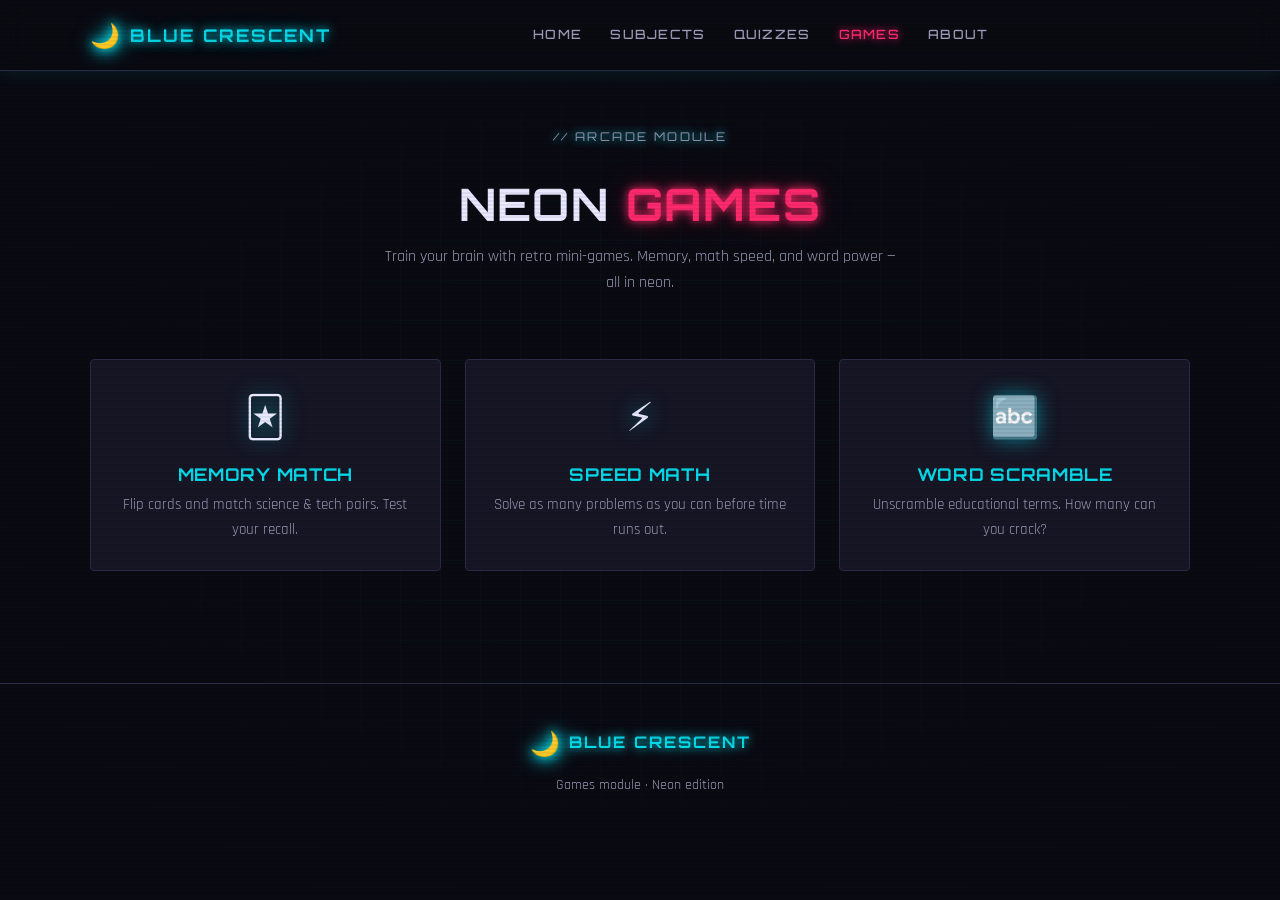
==== games.html @ abd029e5 "Add neon retro Games page with 3 educational mini-games" ====
<!DOCTYPE html>
<html lang="en" data-theme="dark">
<head>
  <meta charset="UTF-8">
  <meta name="viewport" content="width=device-width, initial-scale=1.0">
  <title>Games — Blue Crescent</title>
  <meta name="description" content="Play educational neon retro mini-games: Memory Match, Speed Math, and Word Scramble.">
  <link rel="stylesheet" href="css/styles.css">
  <link rel="preconnect" href="https://fonts.googleapis.com">
  <link rel="preconnect" href="https://fonts.gstatic.com" crossorigin>
  <link href="https://fonts.googleapis.com/css2?family=Orbitron:wght@500;600;700;800&family=Rajdhani:wght@400;500;600;700&display=swap" rel="stylesheet">
  <style>
    .games-hero {
      padding: 3.5rem 0 2rem;
      text-align: center;
    }
    .games-hero h1 {
      font-size: clamp(1.8rem, 4vw, 2.8rem);
      margin-bottom: 0.75rem;
    }
    .games-hero p {
      color: var(--text-muted);
      max-width: 520px;
      margin: 0 auto 2rem;
    }
    .game-menu {
      display: grid;
      grid-template-columns: repeat(auto-fit, minmax(260px, 1fr));
      gap: 1.5rem;
      margin-bottom: 3rem;
    }
    .game-card {
      background: var(--bg-card);
      border: 1px solid var(--border);
      border-radius: var(--radius);
      padding: 1.75rem;
      cursor: pointer;
      transition: all 0.25s ease;
      text-align: center;
    }
    .game-card:hover {
      border-color: var(--neon-pink);
      box-shadow: 0 0 24px #ff2a6d33;
      transform: translateY(-4px);
    }
    .game-card.active {
      border-color: var(--neon-cyan);
      box-shadow: 0 0 24px #05d9e844;
    }
    .game-card .icon {
      font-size: 2.5rem;
      margin-bottom: 0.75rem;
      filter: drop-shadow(0 0 10px #05d9e888);
    }
    .game-card h3 {
      font-size: 1.1rem;
      color: var(--neon-cyan);
      margin-bottom: 0.5rem;
    }
    .game-card p {
      color: var(--text-muted);
      font-size: 0.95rem;
    }
    .game-stage {
      background: var(--bg-secondary);
      border: 1px solid var(--border);
      border-radius: 8px;
      padding: 2rem;
      min-height: 360px;
      margin-bottom: 3rem;
      box-shadow: inset 0 0 40px #05d9e808;
    }
    .game-stage.hidden { display: none; }
    .game-hud {
      display: flex;
      justify-content: space-between;
      align-items: center;
      flex-wrap: wrap;
      gap: 1rem;
      margin-bottom: 1.5rem;
      font-family: 'Orbitron', sans-serif;
      font-size: 0.85rem;
      letter-spacing: 0.08em;
    }
    .game-hud span {
      color: var(--neon-cyan);
      text-shadow: 0 0 8px #05d9e8;
    }
    .game-hud .score { color: var(--neon-pink); text-shadow: 0 0 8px #ff2a6d; }

    /* Memory */
    .memory-grid {
      display: grid;
      grid-template-columns: repeat(4, 1fr);
      gap: 0.75rem;
      max-width: 480px;
      margin: 0 auto;
    }
    .memory-card {
      aspect-ratio: 1;
      background: var(--bg-card);
      border: 2px solid var(--border);
      border-radius: var(--radius);
      display: flex;
      align-items: center;
      justify-content: center;
      font-size: 1.6rem;
      cursor: pointer;
      transition: all 0.2s ease;
      user-select: none;
    }
    .memory-card:hover:not(.flipped):not(.matched) {
      border-color: var(--neon-cyan);
      box-shadow: 0 0 12px #05d9e844;
    }
    .memory-card.flipped,
    .memory-card.matched {
      background: #1a1030;
      border-color: var(--neon-pink);
      box-shadow: 0 0 16px #ff2a6d44;
    }
    .memory-card.matched {
      border-color: var(--neon-cyan);
      opacity: 0.7;
      cursor: default;
    }
    .memory-card .face { display: none; }
    .memory-card.flipped .face,
    .memory-card.matched .face { display: block; }
    .memory-card .back {
      color: var(--neon-pink);
      font-family: 'Orbitron', sans-serif;
      font-size: 1.2rem;
      text-shadow: 0 0 8px #ff2a6d;
    }
    .memory-card.flipped .back,
    .memory-card.matched .back { display: none; }

    /* Speed Math */
    .math-question {
      text-align: center;
      margin: 2rem 0;
    }
    .math-question .expr {
      font-family: 'Orbitron', sans-serif;
      font-size: clamp(2rem, 6vw, 3.2rem);
      color: var(--neon-cyan);
      text-shadow: 0 0 20px #05d9e888;
      margin-bottom: 1.5rem;
    }
    .math-options {
      display: grid;
      grid-template-columns: repeat(2, 1fr);
      gap: 1rem;
      max-width: 400px;
      margin: 0 auto;
    }
    .math-opt {
      padding: 1rem;
      font-family: 'Orbitron', sans-serif;
      font-size: 1.3rem;
      background: var(--bg-card);
      border: 2px solid var(--border);
      border-radius: var(--radius);
      color: var(--text);
      cursor: pointer;
      transition: all 0.2s;
    }
    .math-opt:hover { border-color: var(--neon-pink); box-shadow: 0 0 14px #ff2a6d44; }
    .math-opt.correct { border-color: var(--neon-cyan); background: rgba(5,217,232,0.15); }
    .math-opt.wrong { border-color: var(--neon-pink); background: rgba(255,42,109,0.15); }

    /* Scramble */
    .scramble-word {
      font-family: 'Orbitron', sans-serif;
      font-size: clamp(1.8rem, 5vw, 2.6rem);
      letter-spacing: 0.25em;
      color: var(--neon-pink);
      text-shadow: 0 0 16px #ff2a6d88;
      text-align: center;
      margin: 1.5rem 0;
    }
    .scramble-hint {
      text-align: center;
      color: var(--text-muted);
      margin-bottom: 1.25rem;
    }
    .scramble-input-wrap {
      display: flex;
      gap: 0.75rem;
      max-width: 400px;
      margin: 0 auto 1rem;
      flex-wrap: wrap;
      justify-content: center;
    }
    .scramble-input-wrap input {
      flex: 1;
      min-width: 180px;
      padding: 0.75rem 1rem;
      font-size: 1.1rem;
      font-family: 'Rajdhani', sans-serif;
      background: var(--bg);
      border: 2px solid var(--border);
      border-radius: var(--radius);
      color: var(--text);
      text-align: center;
      letter-spacing: 0.1em;
      text-transform: uppercase;
    }
    .scramble-input-wrap input:focus {
      outline: none;
      border-color: var(--neon-cyan);
      box-shadow: 0 0 12px #05d9e844;
    }
    .scramble-feedback {
      text-align: center;
      min-height: 1.5rem;
      font-family: 'Orbitron', sans-serif;
      font-size: 0.9rem;
      letter-spacing: 0.08em;
    }
    .scramble-feedback.ok { color: var(--neon-cyan); }
    .scramble-feedback.bad { color: var(--neon-pink); }

    .game-over {
      text-align: center;
      padding: 2rem 0;
    }
    .game-over h3 {
      font-size: 1.6rem;
      color: var(--neon-cyan);
      text-shadow: 0 0 12px #05d9e8;
      margin-bottom: 0.75rem;
    }
    .game-over p {
      color: var(--text-muted);
      margin-bottom: 1.5rem;
    }
    .game-actions {
      display: flex;
      gap: 0.75rem;
      justify-content: center;
      flex-wrap: wrap;
      margin-top: 1.5rem;
    }

    @media (max-width: 500px) {
      .memory-grid { grid-template-columns: repeat(3, 1fr); }
      .math-options { grid-template-columns: 1fr; }
    }
  </style>
</head>
<body>
  <div class="scanlines"></div>
  <div class="grid-bg"></div>

  <nav class="navbar" id="navbar">
    <div class="container nav-container">
      <a href="index.html" class="logo">
        <span class="logo-icon">🌙</span>
        <span class="logo-text">BLUE CRESCENT</span>
      </a>
      <ul class="nav-links" id="navLinks">
        <li><a href="index.html">Home</a></li>
        <li><a href="index.html#subjects">Subjects</a></li>
        <li><a href="index.html#quizzes">Quizzes</a></li>
        <li><a href="games.html" class="active">Games</a></li>
        <li><a href="index.html#about">About</a></li>
      </ul>
      <div class="nav-actions">
        <button class="hamburger" id="hamburger" aria-label="Menu">
          <span></span><span></span><span></span>
        </button>
      </div>
    </div>
  </nav>

  <section class="games-hero">
    <div class="container">
      <p class="hero-tag">// ARCADE MODULE</p>
      <h1>NEON <span class="neon-pink">GAMES</span></h1>
      <p>Train your brain with retro mini-games. Memory, math speed, and word power — all in neon.</p>
    </div>
  </section>

  <section class="subjects" style="padding-top: 0;">
    <div class="container">
      <div class="game-menu" id="gameMenu">
        <div class="game-card" data-game="memory">
          <div class="icon">🃏</div>
          <h3>MEMORY MATCH</h3>
          <p>Flip cards and match science & tech pairs. Test your recall.</p>
        </div>
        <div class="game-card" data-game="math">
          <div class="icon">⚡</div>
          <h3>SPEED MATH</h3>
          <p>Solve as many problems as you can before time runs out.</p>
        </div>
        <div class="game-card" data-game="scramble">
          <div class="icon">🔤</div>
          <h3>WORD SCRAMBLE</h3>
          <p>Unscramble educational terms. How many can you crack?</p>
        </div>
      </div>

      <div class="game-stage hidden" id="gameStage">
        <div class="game-hud" id="gameHud"></div>
        <div id="gameArea"></div>
        <div class="game-actions" id="gameActions"></div>
      </div>
    </div>
  </section>

  <footer class="footer">
    <div class="container footer-content">
      <div class="footer-brand">
        <span class="logo-icon">🌙</span>
        <span>BLUE CRESCENT</span>
      </div>
      <p>Games module · Neon edition</p>
    </div>
  </footer>

  <script src="js/games.js"></script>
</body>
</html>
---- css/styles.css ----
/* ===== NEON RETRO / SYNTHWAVE THEME ===== */
:root {
  --bg: #0a0a12;
  --bg-secondary: #12121f;
  --bg-card: #161625;
  --text: #e8e8ff;
  --text-muted: #9b9bb8;
  --neon-pink: #ff2a6d;
  --neon-cyan: #05d9e8;
  --neon-purple: #d300c5;
  --neon-blue: #00f0ff;
  --neon-yellow: #f9f002;
  --border: #2a2a45;
  --glow-pink: 0 0 10px #ff2a6d, 0 0 20px #ff2a6d55, 0 0 40px #ff2a6d33;
  --glow-cyan: 0 0 10px #05d9e8, 0 0 20px #05d9e855, 0 0 40px #05d9e833;
  --radius: 4px;
  --transition: 0.25s ease;
}

/* ===== Reset & Base ===== */
*, *::before, *::after {
  box-sizing: border-box;
  margin: 0;
  padding: 0;
}

html {
  scroll-behavior: smooth;
}

body {
  font-family: 'Rajdhani', system-ui, sans-serif;
  background: var(--bg);
  color: var(--text);
  line-height: 1.6;
  min-height: 100vh;
  position: relative;
  overflow-x: hidden;
}

h1, h2, h3, h4 {
  font-family: 'Orbitron', sans-serif;
  font-weight: 700;
  line-height: 1.2;
  letter-spacing: 0.04em;
}

a {
  text-decoration: none;
  color: inherit;
}

.container {
  width: min(1100px, 92%);
  margin-inline: auto;
}

/* Scanlines overlay */
.scanlines {
  pointer-events: none;
  position: fixed;
  inset: 0;
  z-index: 9999;
  background: repeating-linear-gradient(
    0deg,
    transparent,
    transparent 2px,
    rgba(0, 0, 0, 0.15) 2px,
    rgba(0, 0, 0, 0.15) 4px
  );
  opacity: 0.4;
}

/* Grid background */
.grid-bg {
  pointer-events: none;
  position: fixed;
  inset: 0;
  z-index: -1;
  background-image:
    linear-gradient(rgba(5, 217, 232, 0.03) 1px, transparent 1px),
    linear-gradient(90deg, rgba(5, 217, 232, 0.03) 1px, transparent 1px);
  background-size: 40px 40px;
  mask-image: radial-gradient(ellipse at center, black 30%, transparent 80%);
}

.neon-pink { color: var(--neon-pink); text-shadow: var(--glow-pink); }
.neon-cyan { color: var(--neon-cyan); text-shadow: var(--glow-cyan); }

/* ===== Buttons ===== */
.btn {
  display: inline-flex;
  align-items: center;
  justify-content: center;
  gap: 0.5rem;
  padding: 0.8rem 1.6rem;
  border-radius: var(--radius);
  font-family: 'Orbitron', sans-serif;
  font-weight: 600;
  font-size: 0.85rem;
  letter-spacing: 0.08em;
  border: 2px solid transparent;
  cursor: pointer;
  transition: all var(--transition);
  text-transform: uppercase;
}

.btn-primary {
  background: transparent;
  color: var(--neon-pink);
  border-color: var(--neon-pink);
  box-shadow: 0 0 12px #ff2a6d55, inset 0 0 12px #ff2a6d22;
}

.btn-primary:hover {
  background: var(--neon-pink);
  color: #0a0a12;
  box-shadow: var(--glow-pink);
  transform: translateY(-2px);
}

.btn-secondary {
  background: transparent;
  color: var(--neon-cyan);
  border-color: var(--neon-cyan);
  box-shadow: 0 0 12px #05d9e855, inset 0 0 12px #05d9e822;
}

.btn-secondary:hover {
  background: var(--neon-cyan);
  color: #0a0a12;
  box-shadow: var(--glow-cyan);
}

/* ===== Navbar ===== */
.navbar {
  position: sticky;
  top: 0;
  z-index: 100;
  background: rgba(10, 10, 18, 0.9);
  backdrop-filter: blur(12px);
  border-bottom: 1px solid var(--border);
  box-shadow: 0 0 20px #05d9e822;
}

.nav-container {
  display: flex;
  align-items: center;
  justify-content: space-between;
  height: 70px;
}

.logo {
  display: flex;
  align-items: center;
  gap: 0.5rem;
  font-family: 'Orbitron', sans-serif;
  font-weight: 700;
  font-size: 1.1rem;
  letter-spacing: 0.12em;
  color: var(--neon-cyan);
  text-shadow: var(--glow-cyan);
}

.logo-icon {
  font-size: 1.5rem;
  filter: drop-shadow(0 0 8px #05d9e8);
}

.nav-links {
  display: flex;
  gap: 1.75rem;
  list-style: none;
}

.nav-links a {
  font-family: 'Orbitron', sans-serif;
  font-weight: 500;
  font-size: 0.8rem;
  letter-spacing: 0.1em;
  color: var(--text-muted);
  transition: all var(--transition);
  text-transform: uppercase;
}

.nav-links a:hover,
.nav-links a.active {
  color: var(--neon-pink);
  text-shadow: 0 0 8px #ff2a6d;
}

.hamburger {
  display: none;
  flex-direction: column;
  gap: 5px;
  background: none;
  border: none;
  cursor: pointer;
  padding: 6px;
}

.hamburger span {
  display: block;
  width: 22px;
  height: 2px;
  background: var(--neon-cyan);
  box-shadow: 0 0 6px #05d9e8;
  border-radius: 2px;
  transition: all var(--transition);
}

/* ===== Hero ===== */
.hero {
  padding: 5rem 0 4rem;
  overflow: hidden;
  position: relative;
}

.hero-content {
  display: grid;
  grid-template-columns: 1.15fr 0.85fr;
  gap: 3rem;
  align-items: center;
}

.hero-tag {
  font-family: 'Orbitron', sans-serif;
  font-size: 0.75rem;
  letter-spacing: 0.2em;
  color: var(--neon-cyan);
  margin-bottom: 1rem;
  text-shadow: 0 0 8px #05d9e8;
}

.hero h1 {
  font-size: clamp(2.2rem, 5vw, 3.6rem);
  margin-bottom: 1.25rem;
  color: var(--text);
  text-shadow: 0 0 20px #05d9e844;
}

.hero-subtitle {
  font-size: 1.15rem;
  color: var(--text-muted);
  margin-bottom: 2rem;
  max-width: 480px;
}

.hero-buttons {
  display: flex;
  gap: 1rem;
  flex-wrap: wrap;
}

/* Crescent illustration */
.crescent-illustration {
  position: relative;
  width: 280px;
  height: 280px;
  margin: 0 auto;
}

.crescent {
  width: 170px;
  height: 170px;
  border-radius: 50%;
  background: linear-gradient(135deg, #ff2a6d, #d300c5);
  position: absolute;
  top: 50%;
  left: 50%;
  transform: translate(-40%, -50%);
  box-shadow: 0 0 40px #ff2a6d88, 0 0 80px #d300c555;
}

.crescent::before {
  content: '';
  position: absolute;
  width: 130px;
  height: 130px;
  border-radius: 50%;
  background: var(--bg);
  top: 20px;
  left: -28px;
}

.neon-ring {
  position: absolute;
  inset: 20px;
  border: 2px solid var(--neon-cyan);
  border-radius: 50%;
  box-shadow: var(--glow-cyan);
  animation: pulse-ring 3s ease-in-out infinite;
}

@keyframes pulse-ring {
  0%, 100% { opacity: 0.5; transform: scale(1); }
  50% { opacity: 1; transform: scale(1.05); }
}

.stars span {
  position: absolute;
  width: 5px;
  height: 5px;
  background: var(--neon-cyan);
  border-radius: 50%;
  box-shadow: 0 0 8px #05d9e8;
  animation: twinkle 2s infinite alternate;
}

.stars span:nth-child(1) { top: 18%; left: 12%; animation-delay: 0s; }
.stars span:nth-child(2) { top: 30%; right: 8%; animation-delay: 0.4s; }
.stars span:nth-child(3) { bottom: 22%; left: 18%; animation-delay: 0.8s; }
.stars span:nth-child(4) { top: 55%; right: 22%; animation-delay: 1.2s; }
.stars span:nth-child(5) { bottom: 12%; right: 12%; animation-delay: 0.6s; }

@keyframes twinkle {
  from { opacity: 0.3; transform: scale(0.7); }
  to { opacity: 1; transform: scale(1.3); }
}

/* ===== Stats ===== */
.stats {
  padding: 2rem 0 4rem;
}

.stats-grid {
  display: grid;
  grid-template-columns: repeat(4, 1fr);
  gap: 1.25rem;
}

.stat-card {
  background: var(--bg-card);
  border: 1px solid var(--border);
  border-radius: var(--radius);
  padding: 1.5rem 1rem;
  text-align: center;
  position: relative;
  overflow: hidden;
}

.stat-card::before {
  content: '';
  position: absolute;
  top: 0;
  left: 0;
  right: 0;
  height: 2px;
  background: linear-gradient(90deg, var(--neon-pink), var(--neon-cyan));
  box-shadow: 0 0 12px #ff2a6d;
}

.stat-number {
  font-family: 'Orbitron', sans-serif;
  font-size: 2.2rem;
  font-weight: 700;
  color: var(--neon-cyan);
  text-shadow: var(--glow-cyan);
}

.stat-label {
  color: var(--text-muted);
  font-size: 0.75rem;
  letter-spacing: 0.15em;
  margin-top: 0.35rem;
  font-family: 'Orbitron', sans-serif;
}

/* ===== Subjects ===== */
.subjects {
  padding: 4rem 0;
}

.section-header {
  text-align: center;
  margin-bottom: 3rem;
}

.section-header h2 {
  font-size: 1.75rem;
  margin-bottom: 0.5rem;
  color: var(--text);
}

.section-header p {
  color: var(--text-muted);
  font-size: 1.05rem;
}

.subjects-grid {
  display: grid;
  grid-template-columns: repeat(auto-fill, minmax(280px, 1fr));
  gap: 1.5rem;
}

.subject-card {
  background: var(--bg-card);
  border: 1px solid var(--border);
  border-radius: var(--radius);
  padding: 1.75rem;
  cursor: pointer;
  transition: all var(--transition);
  position: relative;
  overflow: hidden;
}

.subject-card::after {
  content: '';
  position: absolute;
  bottom: 0;
  left: 0;
  width: 100%;
  height: 2px;
  background: linear-gradient(90deg, var(--neon-pink), var(--neon-cyan));
  transform: scaleX(0);
  transition: transform 0.3s ease;
}

.subject-card:hover {
  border-color: var(--neon-pink);
  box-shadow: 0 0 20px #ff2a6d33, 0 8px 32px rgba(0,0,0,0.4);
  transform: translateY(-4px);
}

.subject-card:hover::after {
  transform: scaleX(1);
}

.subject-icon {
  font-size: 2.4rem;
  margin-bottom: 1rem;
  filter: drop-shadow(0 0 8px #05d9e888);
}

.subject-card h3 {
  font-size: 1.15rem;
  margin-bottom: 0.5rem;
  color: var(--neon-cyan);
}

.subject-card p {
  color: var(--text-muted);
  font-size: 0.95rem;
  margin-bottom: 1.25rem;
}

.subject-meta {
  display: flex;
  justify-content: space-between;
  align-items: center;
  font-size: 0.8rem;
  color: var(--text-muted);
}

.subject-tag {
  background: transparent;
  color: var(--neon-pink);
  border: 1px solid var(--neon-pink);
  padding: 0.2rem 0.7rem;
  border-radius: var(--radius);
  font-family: 'Orbitron', sans-serif;
  font-size: 0.7rem;
  letter-spacing: 0.08em;
  box-shadow: 0 0 8px #ff2a6d44;
}

/* ===== Modal ===== */
.modal {
  position: fixed;
  inset: 0;
  background: rgba(0, 0, 0, 0.75);
  display: flex;
  align-items: center;
  justify-content: center;
  z-index: 200;
  opacity: 0;
  visibility: hidden;
  transition: all 0.3s ease;
  padding: 1rem;
}

.modal.open {
  opacity: 1;
  visibility: visible;
}

.modal-content {
  background: var(--bg-secondary);
  border: 1px solid var(--border);
  border-radius: 8px;
  max-width: 640px;
  width: 100%;
  max-height: 85vh;
  overflow-y: auto;
  padding: 2rem;
  position: relative;
  box-shadow: 0 0 40px #05d9e822, 0 0 80px #ff2a6d15;
  transform: translateY(20px);
  transition: transform 0.3s ease;
}

.modal.open .modal-content {
  transform: translateY(0);
}

.modal-close {
  position: absolute;
  top: 1rem;
  right: 1.25rem;
  background: none;
  border: none;
  font-size: 1.75rem;
  cursor: pointer;
  color: var(--neon-pink);
  text-shadow: 0 0 8px #ff2a6d;
  line-height: 1;
}

.lesson-list {
  list-style: none;
  margin-top: 1.5rem;
}

.lesson-list li {
  padding: 0.85rem 1rem;
  border: 1px solid var(--border);
  border-radius: var(--radius);
  margin-bottom: 0.6rem;
  display: flex;
  justify-content: space-between;
  align-items: center;
  transition: all var(--transition);
  background: var(--bg-card);
}

.lesson-list li:hover {
  border-color: var(--neon-cyan);
  box-shadow: 0 0 12px #05d9e822;
}

.lesson-list .completed {
  color: var(--neon-cyan);
  font-weight: 700;
}

.lesson-text {
  font-size: 1.05rem;
  line-height: 1.75;
  margin: 1rem 0 1.5rem;
  color: var(--text-muted);
}

.lesson-actions {
  display: flex;
  gap: 0.75rem;
  flex-wrap: wrap;
}

/* ===== Quizzes ===== */
.quizzes {
  padding: 4rem 0;
  background: var(--bg-secondary);
  border-top: 1px solid var(--border);
  border-bottom: 1px solid var(--border);
}

.quiz-selector {
  display: flex;
  align-items: center;
  gap: 1rem;
  margin-bottom: 2rem;
  flex-wrap: wrap;
}

.quiz-selector label {
  font-family: 'Orbitron', sans-serif;
  font-size: 0.8rem;
  letter-spacing: 0.1em;
  color: var(--neon-cyan);
}

.quiz-selector select {
  padding: 0.65rem 1.25rem;
  border-radius: var(--radius);
  border: 1px solid var(--border);
  background: var(--bg);
  color: var(--text);
  font-family: 'Rajdhani', sans-serif;
  font-size: 1rem;
  min-width: 220px;
  cursor: pointer;
}

.quiz-selector select:focus {
  outline: none;
  border-color: var(--neon-pink);
  box-shadow: 0 0 12px #ff2a6d44;
}

.quiz-container {
  background: var(--bg);
  border: 1px solid var(--border);
  border-radius: var(--radius);
  padding: 2rem;
  min-height: 280px;
  box-shadow: inset 0 0 30px #05d9e808;
}

.quiz-placeholder {
  text-align: center;
  color: var(--text-muted);
  padding: 3rem 0;
  font-family: 'Orbitron', sans-serif;
  letter-spacing: 0.1em;
}

.quiz-question h3 {
  font-size: 1.2rem;
  margin-bottom: 1.25rem;
  color: var(--text);
}

.quiz-options {
  display: flex;
  flex-direction: column;
  gap: 0.75rem;
}

.quiz-option {
  padding: 0.9rem 1.25rem;
  border: 2px solid var(--border);
  border-radius: var(--radius);
  cursor: pointer;
  transition: all var(--transition);
  background: var(--bg-card);
  text-align: left;
  font-size: 1rem;
  color: var(--text);
  font-family: 'Rajdhani', sans-serif;
}

.quiz-option:hover:not(.disabled) {
  border-color: var(--neon-cyan);
  box-shadow: 0 0 12px #05d9e833;
}

.quiz-option.correct {
  border-color: var(--neon-cyan);
  background: rgba(5, 217, 232, 0.12);
  box-shadow: 0 0 16px #05d9e844;
}

.quiz-option.wrong {
  border-color: var(--neon-pink);
  background: rgba(255, 42, 109, 0.12);
  box-shadow: 0 0 16px #ff2a6d44;
}

.quiz-option.disabled {
  cursor: default;
  opacity: 0.85;
}

.quiz-nav {
  display: flex;
  justify-content: space-between;
  align-items: center;
  margin-top: 1.75rem;
  gap: 1rem;
  flex-wrap: wrap;
}

.quiz-score {
  font-family: 'Orbitron', sans-serif;
  font-weight: 600;
  color: var(--neon-pink);
  text-shadow: 0 0 8px #ff2a6d;
}

.quiz-result {
  text-align: center;
  padding: 2rem 0;
}

.quiz-result h3 {
  font-size: 1.6rem;
  margin-bottom: 0.75rem;
  color: var(--neon-cyan);
  text-shadow: var(--glow-cyan);
}

/* ===== Progress ===== */
.progress-section {
  padding: 4rem 0;
}

.progress-grid {
  display: grid;
  grid-template-columns: repeat(auto-fill, minmax(240px, 1fr));
  gap: 1.25rem;
  margin-bottom: 2rem;
}

.progress-card {
  background: var(--bg-card);
  border: 1px solid var(--border);
  border-radius: var(--radius);
  padding: 1.5rem;
}

.progress-card h4 {
  margin-bottom: 0.75rem;
  display: flex;
  align-items: center;
  gap: 0.5rem;
  font-size: 0.95rem;
  color: var(--neon-cyan);
}

.progress-bar-bg {
  height: 8px;
  background: var(--border);
  border-radius: 999px;
  overflow: hidden;
  margin-bottom: 0.5rem;
}

.progress-bar-fill {
  height: 100%;
  background: linear-gradient(90deg, var(--neon-pink), var(--neon-cyan));
  border-radius: 999px;
  box-shadow: 0 0 10px #ff2a6d88;
  transition: width 0.6s ease;
}

.progress-text {
  font-size: 0.85rem;
  color: var(--text-muted);
}

.progress-actions {
  text-align: center;
}

/* ===== About ===== */
.about {
  padding: 4rem 0 5rem;
  background: var(--bg-secondary);
  border-top: 1px solid var(--border);
}

.about-content {
  display: grid;
  grid-template-columns: 1.2fr 0.8fr;
  gap: 3rem;
  align-items: center;
}

.about-text h2 {
  font-size: 1.6rem;
  margin-bottom: 1.25rem;
}

.about-text p {
  color: var(--text-muted);
  margin-bottom: 1rem;
}

.about-features {
  list-style: none;
  margin-top: 1.5rem;
}

.about-features li {
  margin-bottom: 0.5rem;
  font-weight: 500;
  color: var(--neon-cyan);
}

.about-card {
  background: linear-gradient(135deg, #1a0a20, #0a1520);
  border: 1px solid var(--neon-pink);
  color: white;
  padding: 2rem;
  border-radius: var(--radius);
  text-align: center;
  box-shadow: 0 0 30px #ff2a6d33;
}

.about-card h3 {
  margin-bottom: 0.75rem;
  color: var(--neon-pink);
  text-shadow: var(--glow-pink);
}

.about-card p {
  opacity: 0.9;
  margin-bottom: 1.5rem;
  color: var(--text-muted);
}

/* ===== Footer ===== */
.footer {
  padding: 2.5rem 0;
  border-top: 1px solid var(--border);
  text-align: center;
}

.footer-brand {
  display: flex;
  align-items: center;
  justify-content: center;
  gap: 0.5rem;
  font-family: 'Orbitron', sans-serif;
  font-weight: 700;
  font-size: 1rem;
  letter-spacing: 0.12em;
  color: var(--neon-cyan);
  text-shadow: var(--glow-cyan);
  margin-bottom: 0.75rem;
}

.footer p {
  color: var(--text-muted);
  font-size: 0.9rem;
}

/* ===== Responsive ===== */
@media (max-width: 860px) {
  .hero-content,
  .about-content {
    grid-template-columns: 1fr;
    text-align: center;
  }

  .hero-subtitle {
    margin-inline: auto;
  }

  .hero-buttons {
    justify-content: center;
  }

  .stats-grid {
    grid-template-columns: repeat(2, 1fr);
  }

  .nav-links {
    position: fixed;
    top: 70px;
    left: 0;
    right: 0;
    background: var(--bg-secondary);
    flex-direction: column;
    padding: 1.5rem;
    gap: 1rem;
    border-bottom: 1px solid var(--border);
    transform: translateY(-120%);
    opacity: 0;
    transition: all 0.3s ease;
  }

  .nav-links.open {
    transform: translateY(0);
    opacity: 1;
  }

  .hamburger {
    display: flex;
  }
}

@media (max-width: 500px) {
  .stats-grid {
    grid-template-columns: 1fr 1fr;
  }

  .hero {
    padding-top: 3rem;
  }
}
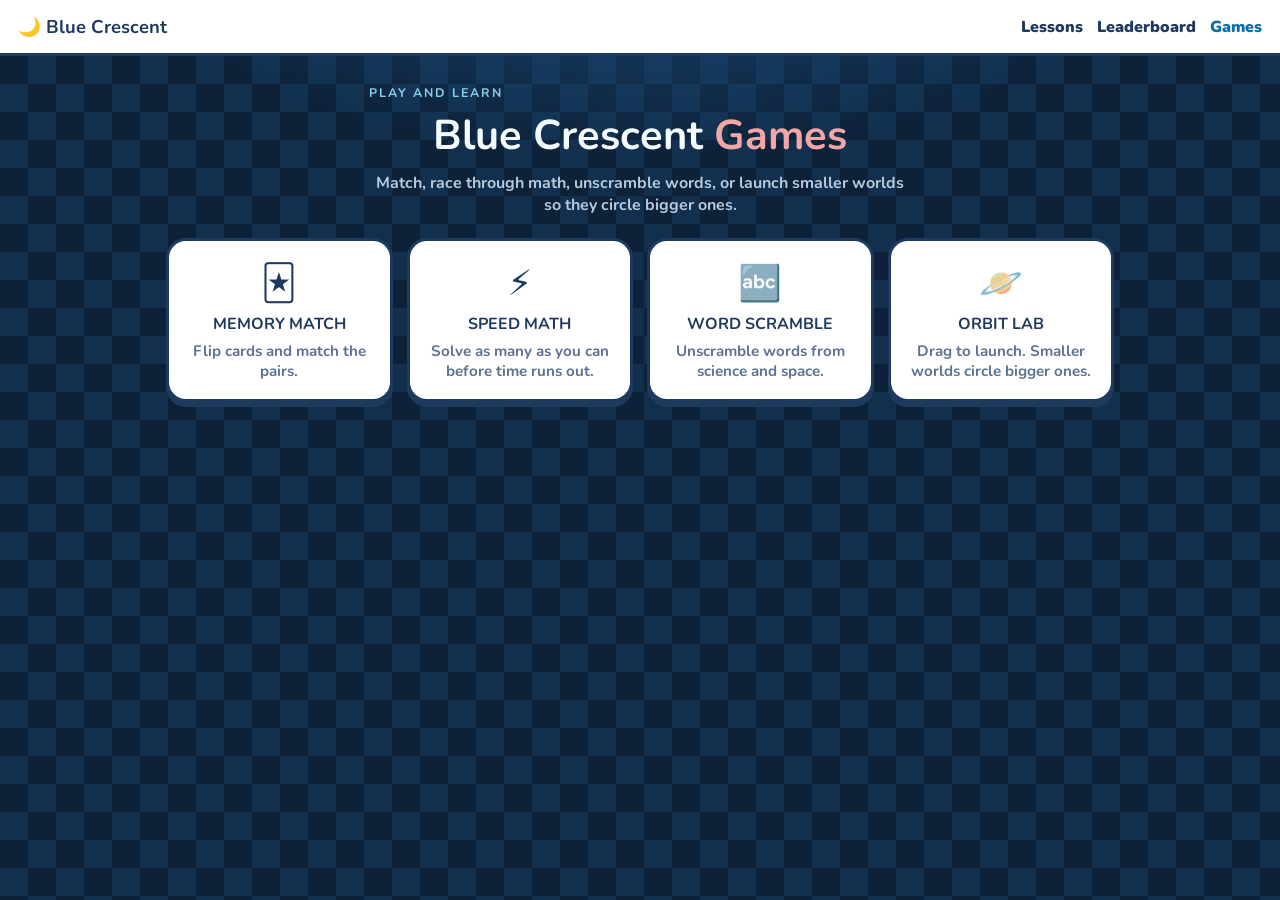
==== commit d5912da9: "Add Orbit Lab to the games page. Smaller worlds can circle bigger ones, and the other three games no" ====
--- a/games.html
+++ b/games.html
@@ -1,326 +1,295 @@
 <!DOCTYPE html>
-<html lang="en" data-theme="dark">
+<html lang="en">
 <head>
   <meta charset="UTF-8">
   <meta name="viewport" content="width=device-width, initial-scale=1.0">
   <title>Games — Blue Crescent</title>
-  <meta name="description" content="Play educational neon retro mini-games: Memory Match, Speed Math, and Word Scramble.">
-  <link rel="stylesheet" href="css/styles.css">
+  <meta name="description" content="Play Blue Crescent games: Memory Match, Speed Math, Word Scramble, and Orbit Lab.">
+  <link rel="icon" type="image/svg+xml" href="assets/logo.svg">
   <link rel="preconnect" href="https://fonts.googleapis.com">
   <link rel="preconnect" href="https://fonts.gstatic.com" crossorigin>
-  <link href="https://fonts.googleapis.com/css2?family=Orbitron:wght@500;600;700;800&family=Rajdhani:wght@400;500;600;700&display=swap" rel="stylesheet">
+  <link href="https://fonts.googleapis.com/css2?family=Nunito:wght@600;700;800;900&family=Orbitron:wght@500;600;700&display=swap" rel="stylesheet">
   <style>
-    .games-hero {
-      padding: 3.5rem 0 2rem;
-      text-align: center;
-    }
-    .games-hero h1 {
-      font-size: clamp(1.8rem, 4vw, 2.8rem);
-      margin-bottom: 0.75rem;
-    }
-    .games-hero p {
-      color: var(--text-muted);
-      max-width: 520px;
-      margin: 0 auto 2rem;
-    }
+    :root {
+      --blue: #89cff0;
+      --rose: #f4a6a6;
+      --ink: #1f3a5f;
+      --soft: #5d7391;
+      --line: #d6e3f0;
+      --good: #58cc02;
+      --neon-cyan: #05d9e8;
+      --neon-pink: #ff2a6d;
+      --bg: #07111f;
+      --bg-card: #10233c;
+      --bg-secondary: #0c1b30;
+      --text: #f4fbff;
+      --text-muted: #b7c9dc;
+      --border: #2a4a6e;
+      --radius: 16px;
+    }
+    * { box-sizing: border-box; }
+    body {
+      margin: 0;
+      min-height: 100vh;
+      font-family: "Nunito", system-ui, sans-serif;
+      font-weight: 700;
+      color: var(--text);
+      background:
+        radial-gradient(900px 420px at 50% -10%, #1a4a7a 0%, transparent 60%),
+        repeating-conic-gradient(#12304e 0% 25%, #0d2138 0% 50%) 0 0 / 56px 56px;
+    }
+    a { color: inherit; }
+    header {
+      background: #fff;
+      color: var(--ink);
+      border-bottom: 3px solid var(--ink);
+      padding: 14px 18px;
+      display: flex;
+      justify-content: space-between;
+      gap: 12px;
+      align-items: center;
+      flex-wrap: wrap;
+    }
+    header a { color: var(--ink); font-weight: 900; text-decoration: none; }
+    header strong { font-size: 1.15rem; }
+    header nav { display: flex; gap: 14px; flex-wrap: wrap; }
+    header nav a.on { color: #0a6ea8; }
+    main { max-width: 980px; margin: 0 auto; padding: 28px 16px 64px; }
+    .hero { text-align: center; margin-bottom: 22px; }
+    .hero p.tag {
+      margin: 0 0 6px;
+      letter-spacing: 0.16em;
+      font-size: 0.78rem;
+      color: var(--blue);
+    }
+    .hero h1 { margin: 0 0 8px; font-size: clamp(1.8rem, 4vw, 2.6rem); }
+    .hero h1 span { color: var(--rose); }
+    .hero p { margin: 0 auto; max-width: 540px; color: var(--text-muted); }
     .game-menu {
       display: grid;
-      grid-template-columns: repeat(auto-fit, minmax(260px, 1fr));
-      gap: 1.5rem;
-      margin-bottom: 3rem;
+      grid-template-columns: repeat(auto-fit, minmax(210px, 1fr));
+      gap: 14px;
+      margin-bottom: 22px;
     }
     .game-card {
-      background: var(--bg-card);
-      border: 1px solid var(--border);
-      border-radius: var(--radius);
-      padding: 1.75rem;
-      cursor: pointer;
-      transition: all 0.25s ease;
+      background: #fff;
+      color: var(--ink);
+      border: 3px solid var(--ink);
+      border-radius: 20px;
+      padding: 18px 16px;
       text-align: center;
-    }
-    .game-card:hover {
-      border-color: var(--neon-pink);
-      box-shadow: 0 0 24px #ff2a6d33;
-      transform: translateY(-4px);
-    }
-    .game-card.active {
-      border-color: var(--neon-cyan);
-      box-shadow: 0 0 24px #05d9e844;
-    }
-    .game-card .icon {
-      font-size: 2.5rem;
-      margin-bottom: 0.75rem;
-      filter: drop-shadow(0 0 10px #05d9e888);
-    }
-    .game-card h3 {
-      font-size: 1.1rem;
-      color: var(--neon-cyan);
-      margin-bottom: 0.5rem;
-    }
-    .game-card p {
-      color: var(--text-muted);
-      font-size: 0.95rem;
-    }
+      cursor: pointer;
+      box-shadow: 0 5px 0 var(--ink);
+    }
+    .game-card:active { transform: translateY(4px); box-shadow: none; }
+    .game-card.active { background: #e7f6ff; }
+    .game-card .icon { font-size: 2.2rem; margin-bottom: 6px; }
+    .game-card h3 { margin: 0 0 6px; font-size: 1rem; }
+    .game-card p { margin: 0; color: var(--soft); font-size: 0.95rem; }
     .game-stage {
-      background: var(--bg-secondary);
-      border: 1px solid var(--border);
-      border-radius: 8px;
-      padding: 2rem;
-      min-height: 360px;
-      margin-bottom: 3rem;
-      box-shadow: inset 0 0 40px #05d9e808;
+      background: #fff;
+      color: var(--ink);
+      border: 3px solid var(--ink);
+      border-radius: 20px;
+      padding: 18px;
+      box-shadow: 0 5px 0 var(--ink);
     }
     .game-stage.hidden { display: none; }
     .game-hud {
       display: flex;
       justify-content: space-between;
-      align-items: center;
+      gap: 10px;
       flex-wrap: wrap;
-      gap: 1rem;
-      margin-bottom: 1.5rem;
-      font-family: 'Orbitron', sans-serif;
-      font-size: 0.85rem;
-      letter-spacing: 0.08em;
-    }
-    .game-hud span {
-      color: var(--neon-cyan);
-      text-shadow: 0 0 8px #05d9e8;
-    }
-    .game-hud .score { color: var(--neon-pink); text-shadow: 0 0 8px #ff2a6d; }
-
-    /* Memory */
+      margin-bottom: 12px;
+      font-family: Orbitron, sans-serif;
+      font-size: 0.78rem;
+      letter-spacing: 0.06em;
+    }
+    .game-hud span { color: #0a6ea8; }
+    .game-hud .score { color: #c2334f; }
+    .game-actions { display: flex; gap: 10px; justify-content: center; flex-wrap: wrap; margin-top: 14px; }
+    .btn {
+      border: 3px solid var(--ink);
+      border-radius: 14px;
+      background: var(--good);
+      color: #143000;
+      padding: 10px 16px;
+      font: inherit;
+      font-weight: 900;
+      cursor: pointer;
+      box-shadow: 0 3px 0 var(--ink);
+    }
+    .btn:active { transform: translateY(3px); box-shadow: none; }
+
     .memory-grid {
       display: grid;
       grid-template-columns: repeat(4, 1fr);
-      gap: 0.75rem;
+      gap: 10px;
       max-width: 480px;
       margin: 0 auto;
     }
-    .memory-card {
+    button.memory-card {
       aspect-ratio: 1;
-      background: var(--bg-card);
-      border: 2px solid var(--border);
-      border-radius: var(--radius);
+      padding: 0;
+      font: inherit;
+      color: inherit;
+      background: #fff;
+      border: 3px solid var(--ink);
+      border-radius: 14px;
       display: flex;
       align-items: center;
       justify-content: center;
       font-size: 1.6rem;
       cursor: pointer;
-      transition: all 0.2s ease;
-      user-select: none;
-    }
-    .memory-card:hover:not(.flipped):not(.matched) {
-      border-color: var(--neon-cyan);
-      box-shadow: 0 0 12px #05d9e844;
-    }
-    .memory-card.flipped,
-    .memory-card.matched {
-      background: #1a1030;
-      border-color: var(--neon-pink);
-      box-shadow: 0 0 16px #ff2a6d44;
-    }
-    .memory-card.matched {
-      border-color: var(--neon-cyan);
-      opacity: 0.7;
-      cursor: default;
     }
     .memory-card .face { display: none; }
-    .memory-card.flipped .face,
-    .memory-card.matched .face { display: block; }
-    .memory-card .back {
-      color: var(--neon-pink);
-      font-family: 'Orbitron', sans-serif;
-      font-size: 1.2rem;
-      text-shadow: 0 0 8px #ff2a6d;
-    }
-    .memory-card.flipped .back,
-    .memory-card.matched .back { display: none; }
-
-    /* Speed Math */
-    .math-question {
-      text-align: center;
-      margin: 2rem 0;
-    }
+    .memory-card .back { color: #0a6ea8; font-family: Orbitron, sans-serif; }
+    .memory-card.flipped, .memory-card.matched { background: #fff4f6; }
+    .memory-card.flipped .face, .memory-card.matched .face { display: block; }
+    .memory-card.flipped .back, .memory-card.matched .back { display: none; }
+    .memory-card.matched { opacity: 0.72; }
+
+    .math-question { text-align: center; margin: 12px 0; }
     .math-question .expr {
-      font-family: 'Orbitron', sans-serif;
-      font-size: clamp(2rem, 6vw, 3.2rem);
-      color: var(--neon-cyan);
-      text-shadow: 0 0 20px #05d9e888;
-      margin-bottom: 1.5rem;
+      font-family: Orbitron, sans-serif;
+      font-size: clamp(1.8rem, 6vw, 2.8rem);
+      color: #0a6ea8;
+      margin-bottom: 14px;
     }
     .math-options {
       display: grid;
       grid-template-columns: repeat(2, 1fr);
-      gap: 1rem;
-      max-width: 400px;
+      gap: 10px;
+      max-width: 420px;
       margin: 0 auto;
     }
     .math-opt {
-      padding: 1rem;
-      font-family: 'Orbitron', sans-serif;
-      font-size: 1.3rem;
-      background: var(--bg-card);
-      border: 2px solid var(--border);
-      border-radius: var(--radius);
-      color: var(--text);
-      cursor: pointer;
-      transition: all 0.2s;
-    }
-    .math-opt:hover { border-color: var(--neon-pink); box-shadow: 0 0 14px #ff2a6d44; }
-    .math-opt.correct { border-color: var(--neon-cyan); background: rgba(5,217,232,0.15); }
-    .math-opt.wrong { border-color: var(--neon-pink); background: rgba(255,42,109,0.15); }
-
-    /* Scramble */
+      padding: 14px;
+      font: inherit;
+      font-weight: 900;
+      font-size: 1.2rem;
+      background: #fff;
+      border: 3px solid var(--ink);
+      border-radius: 14px;
+      color: var(--ink);
+      cursor: pointer;
+    }
+    .math-opt.correct { background: #e5f8d4; }
+    .math-opt.wrong { background: #ffe4ea; }
+
     .scramble-word {
-      font-family: 'Orbitron', sans-serif;
-      font-size: clamp(1.8rem, 5vw, 2.6rem);
-      letter-spacing: 0.25em;
-      color: var(--neon-pink);
-      text-shadow: 0 0 16px #ff2a6d88;
+      font-family: Orbitron, sans-serif;
+      font-size: clamp(1.4rem, 5vw, 2.2rem);
+      letter-spacing: 0.18em;
       text-align: center;
-      margin: 1.5rem 0;
-    }
-    .scramble-hint {
-      text-align: center;
-      color: var(--text-muted);
-      margin-bottom: 1.25rem;
-    }
+      color: #c2334f;
+      margin: 12px 0;
+    }
+    .scramble-hint { text-align: center; color: var(--soft); margin-bottom: 12px; }
     .scramble-input-wrap {
       display: flex;
-      gap: 0.75rem;
-      max-width: 400px;
-      margin: 0 auto 1rem;
+      gap: 10px;
+      max-width: 420px;
+      margin: 0 auto 10px;
       flex-wrap: wrap;
       justify-content: center;
     }
     .scramble-input-wrap input {
       flex: 1;
-      min-width: 180px;
-      padding: 0.75rem 1rem;
-      font-size: 1.1rem;
-      font-family: 'Rajdhani', sans-serif;
-      background: var(--bg);
-      border: 2px solid var(--border);
-      border-radius: var(--radius);
-      color: var(--text);
+      min-width: 160px;
+      padding: 12px;
+      font: inherit;
+      border: 3px solid var(--ink);
+      border-radius: 14px;
       text-align: center;
-      letter-spacing: 0.1em;
       text-transform: uppercase;
-    }
-    .scramble-input-wrap input:focus {
-      outline: none;
-      border-color: var(--neon-cyan);
-      box-shadow: 0 0 12px #05d9e844;
-    }
-    .scramble-feedback {
-      text-align: center;
-      min-height: 1.5rem;
-      font-family: 'Orbitron', sans-serif;
-      font-size: 0.9rem;
-      letter-spacing: 0.08em;
-    }
-    .scramble-feedback.ok { color: var(--neon-cyan); }
-    .scramble-feedback.bad { color: var(--neon-pink); }
-
-    .game-over {
-      text-align: center;
-      padding: 2rem 0;
-    }
-    .game-over h3 {
-      font-size: 1.6rem;
-      color: var(--neon-cyan);
-      text-shadow: 0 0 12px #05d9e8;
-      margin-bottom: 0.75rem;
-    }
-    .game-over p {
-      color: var(--text-muted);
-      margin-bottom: 1.5rem;
-    }
-    .game-actions {
-      display: flex;
-      gap: 0.75rem;
-      justify-content: center;
-      flex-wrap: wrap;
-      margin-top: 1.5rem;
-    }
-
-    @media (max-width: 500px) {
-      .memory-grid { grid-template-columns: repeat(3, 1fr); }
+      color: var(--ink);
+    }
+    .scramble-feedback { text-align: center; min-height: 1.4rem; }
+    .scramble-feedback.ok { color: #2e7d32; }
+    .scramble-feedback.bad { color: #c2334f; }
+    .game-over { text-align: center; }
+    .game-over h3 { margin: 0 0 6px; }
+    .game-over p { color: var(--soft); }
+
+    .orbit-shell { position: relative; }
+    .orbit-canvas {
+      width: 100%;
+      height: min(68vh, 640px);
+      display: block;
+      border-radius: 16px;
+      background: #070714;
+      touch-action: none;
+      cursor: crosshair;
+      border: 3px solid var(--ink);
+    }
+    .orbit-note { text-align: center; color: var(--soft); min-height: 1.4rem; margin: 12px 0 0; }
+    .orbit-row { display: flex; flex-wrap: wrap; gap: 8px; justify-content: center; margin-top: 10px; }
+    .orbit-row button {
+      font: inherit;
+      font-weight: 900;
+      font-size: 0.92rem;
+      padding: 10px 12px;
+      min-height: 44px;
+      border-radius: 12px;
+      border: 3px solid var(--ink);
+      background: #fff;
+      color: var(--ink);
+      cursor: pointer;
+    }
+    .orbit-row button.on { background: var(--blue); }
+    .orbit-row button.primary { background: var(--good); }
+
+    @media (max-width: 520px) {
+      .memory-grid { grid-template-columns: repeat(4, 1fr); gap: 6px; }
       .math-options { grid-template-columns: 1fr; }
+      .game-stage, .game-card { padding: 14px; }
     }
   </style>
 </head>
 <body>
-  <div class="scanlines"></div>
-  <div class="grid-bg"></div>
-
-  <nav class="navbar" id="navbar">
-    <div class="container nav-container">
-      <a href="index.html" class="logo">
-        <span class="logo-icon">🌙</span>
-        <span class="logo-text">BLUE CRESCENT</span>
-      </a>
-      <ul class="nav-links" id="navLinks">
-        <li><a href="index.html">Home</a></li>
-        <li><a href="index.html#subjects">Subjects</a></li>
-        <li><a href="index.html#quizzes">Quizzes</a></li>
-        <li><a href="games.html" class="active">Games</a></li>
-        <li><a href="index.html#about">About</a></li>
-      </ul>
-      <div class="nav-actions">
-        <button class="hamburger" id="hamburger" aria-label="Menu">
-          <span></span><span></span><span></span>
-        </button>
-      </div>
+  <header>
+    <a href="index.html"><strong>🌙 Blue Crescent</strong></a>
+    <nav>
+      <a href="index.html">Lessons</a>
+      <a href="leaderboard.html">Leaderboard</a>
+      <a href="games.html" class="on">Games</a>
+    </nav>
+  </header>
+  <main>
+    <div class="hero">
+      <p class="tag">PLAY AND LEARN</p>
+      <h1>Blue Crescent <span>Games</span></h1>
+      <p>Match, race through math, unscramble words, or launch smaller worlds so they circle bigger ones.</p>
     </div>
-  </nav>
-
-  <section class="games-hero">
-    <div class="container">
-      <p class="hero-tag">// ARCADE MODULE</p>
-      <h1>NEON <span class="neon-pink">GAMES</span></h1>
-      <p>Train your brain with retro mini-games. Memory, math speed, and word power — all in neon.</p>
+    <div class="game-menu" id="gameMenu">
+      <div class="game-card" data-game="memory">
+        <div class="icon">🃏</div>
+        <h3>MEMORY MATCH</h3>
+        <p>Flip cards and match the pairs.</p>
+      </div>
+      <div class="game-card" data-game="math">
+        <div class="icon">⚡</div>
+        <h3>SPEED MATH</h3>
+        <p>Solve as many as you can before time runs out.</p>
+      </div>
+      <div class="game-card" data-game="scramble">
+        <div class="icon">🔤</div>
+        <h3>WORD SCRAMBLE</h3>
+        <p>Unscramble words from science and space.</p>
+      </div>
+      <div class="game-card" data-game="orbit">
+        <div class="icon">🪐</div>
+        <h3>ORBIT LAB</h3>
+        <p>Drag to launch. Smaller worlds circle bigger ones.</p>
+      </div>
     </div>
-  </section>
-
-  <section class="subjects" style="padding-top: 0;">
-    <div class="container">
-      <div class="game-menu" id="gameMenu">
-        <div class="game-card" data-game="memory">
-          <div class="icon">🃏</div>
-          <h3>MEMORY MATCH</h3>
-          <p>Flip cards and match science & tech pairs. Test your recall.</p>
-        </div>
-        <div class="game-card" data-game="math">
-          <div class="icon">⚡</div>
-          <h3>SPEED MATH</h3>
-          <p>Solve as many problems as you can before time runs out.</p>
-        </div>
-        <div class="game-card" data-game="scramble">
-          <div class="icon">🔤</div>
-          <h3>WORD SCRAMBLE</h3>
-          <p>Unscramble educational terms. How many can you crack?</p>
-        </div>
-      </div>
-
-      <div class="game-stage hidden" id="gameStage">
-        <div class="game-hud" id="gameHud"></div>
-        <div id="gameArea"></div>
-        <div class="game-actions" id="gameActions"></div>
-      </div>
+    <div class="game-stage hidden" id="gameStage">
+      <div class="game-hud" id="gameHud"></div>
+      <div id="gameArea"></div>
+      <div class="game-actions" id="gameActions"></div>
     </div>
-  </section>
-
-  <footer class="footer">
-    <div class="container footer-content">
-      <div class="footer-brand">
-        <span class="logo-icon">🌙</span>
-        <span>BLUE CRESCENT</span>
-      </div>
-      <p>Games module · Neon edition</p>
-    </div>
-  </footer>
-
+  </main>
   <script src="js/games.js"></script>
 </body>
-</html>+</html>
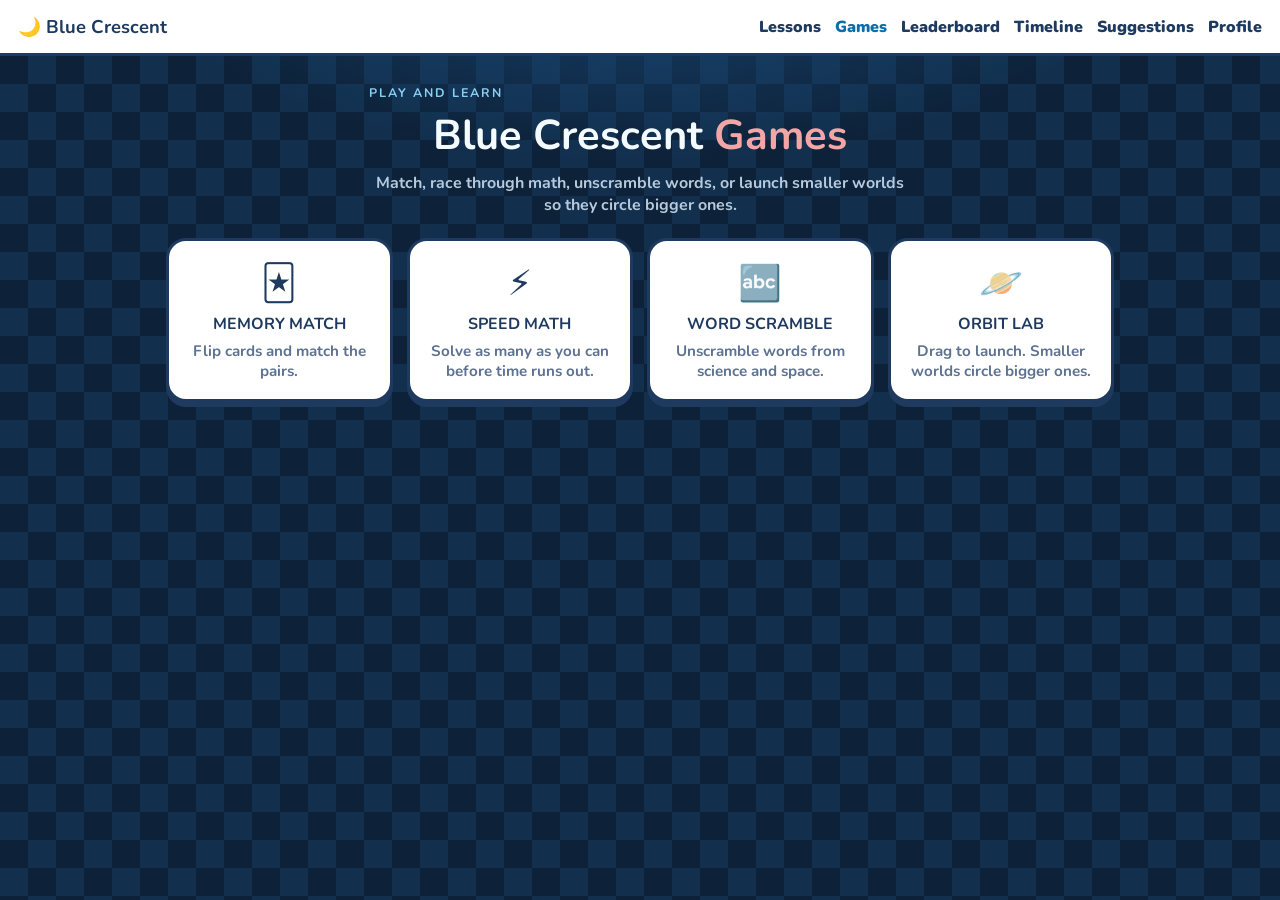
==== commit ca6dd084: "Fix navigation consistency on games page: add Timeline, Suggestions, and Profile links" ====
--- a/games.html
+++ b/games.html
@@ -252,8 +252,11 @@
     <a href="index.html"><strong>🌙 Blue Crescent</strong></a>
     <nav>
       <a href="index.html">Lessons</a>
+      <a href="games.html" class="on">Games</a>
       <a href="leaderboard.html">Leaderboard</a>
-      <a href="games.html" class="on">Games</a>
+      <a href="timeline.html">Timeline</a>
+      <a href="suggestions.html">Suggestions</a>
+      <a href="profile.html">Profile</a>
     </nav>
   </header>
   <main>
